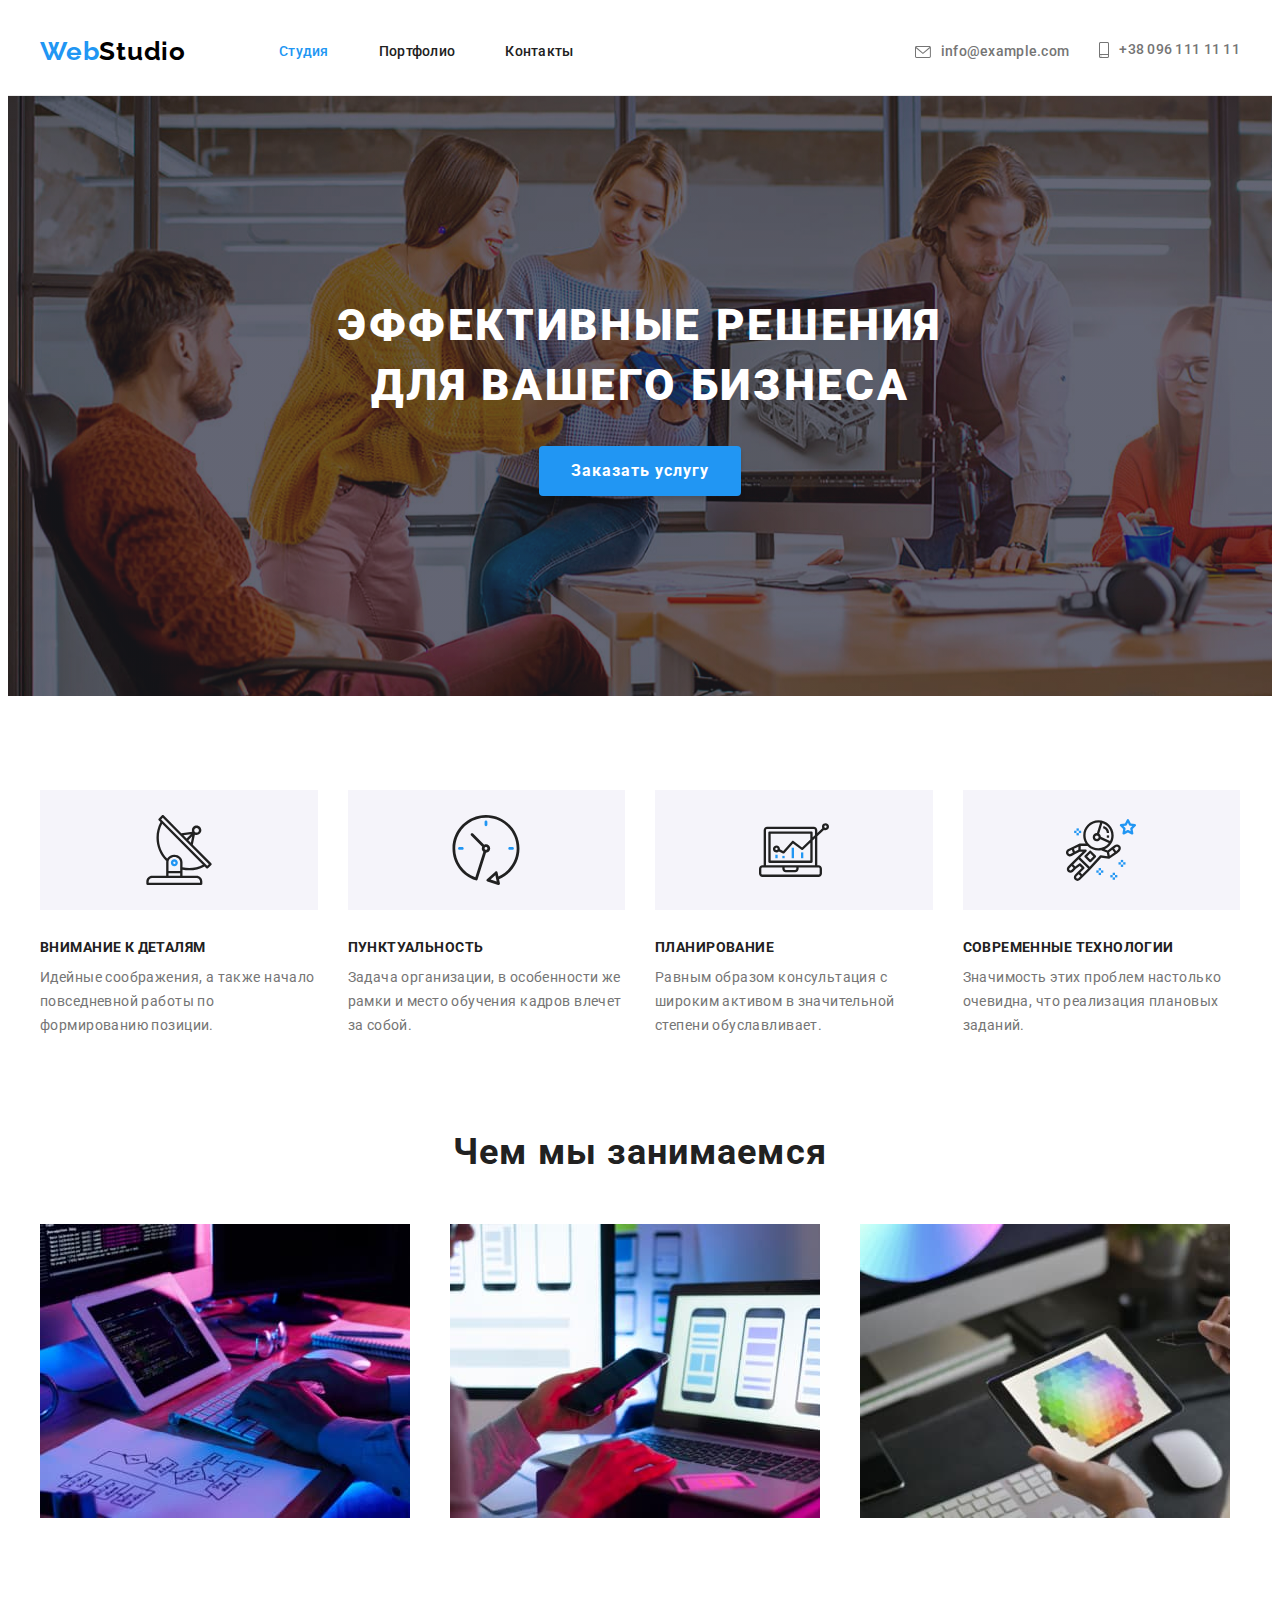
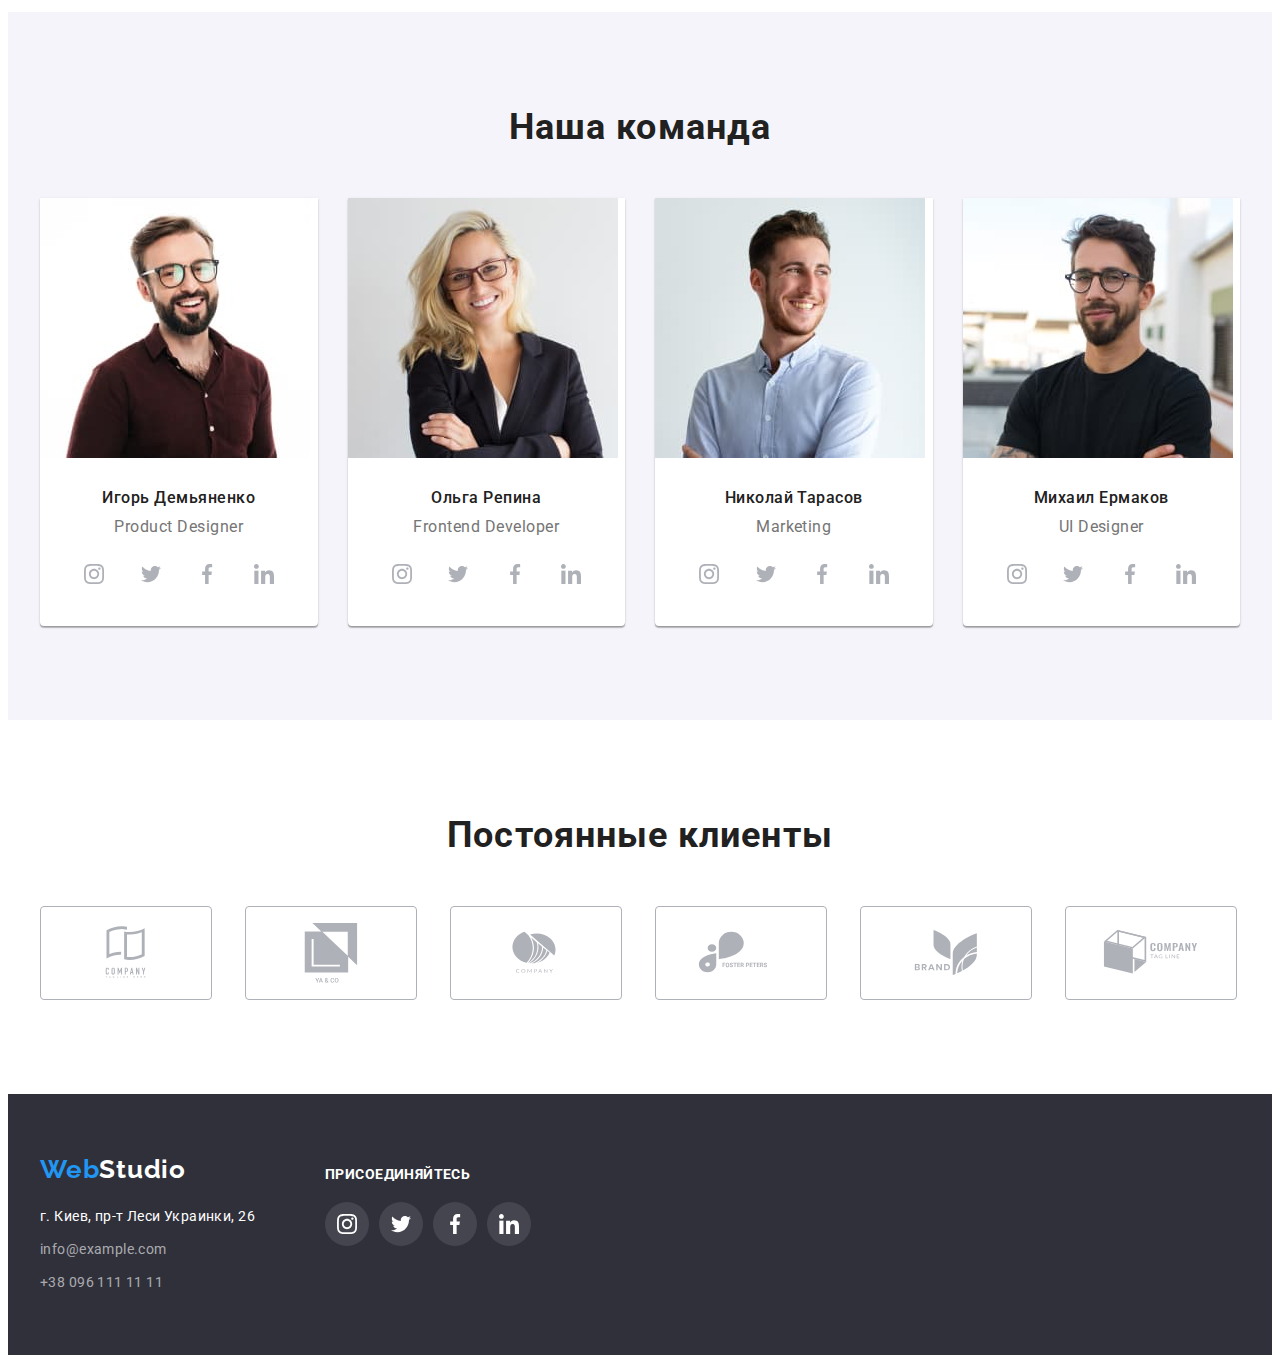
==== index.html @ a2d3fe77 "overlay" ====
<!DOCTYPE html>
<html lang="ru">
<head>
    <meta charset="UTF-8">
    <meta http-equiv="X-UA-Compatible" content="IE=edge">
    <meta name="viewport" content="width=device-width, initial-scale=1.0">
    <title>WebStudio</title>
    <link href="https://fonts.googleapis.com/css2?family=Raleway:wght@700&family=Roboto:wght@400;500;700;900&display=swap" rel="stylesheet">
    <link rel="stylesheet" href="https://cdnjs.cloudflare.com/ajax/libs/modern-normalize/1.1.0/modern-normalize.min.css" integrity="sha512-wpPYUAdjBVSE4KJnH1VR1HeZfpl1ub8YT/NKx4PuQ5NmX2tKuGu6U/JRp5y+Y8XG2tV+wKQpNHVUX03MfMFn9Q==" crossorigin="anonymous" referrerpolicy="no-referrer" />
    <link rel="stylesheet" href="./css/styles.css">
</head>
<body>
    <header class="header">
        <div class="container header-container">
            <nav class="navigation">
                <a href="/" class="logo link">Web<span class="logo-black-part">Studio</span></a>
                <ul class="menu list">
                   <li class="nav-list-item"><a href="./index.html" class="nav-link link current">Студия</a></li> 
                   <li class="nav-list-item"><a href="./portfolio.html" class="nav-link link">Портфолио</a></li>
                   <li class="nav-list-item"><a href="" class="nav-link link">Контакты</a></li>
                </ul>
            </nav>

            <ul class="header-contacts list">
                    <li class="header-contacts-item contacts-email">
                        <a href="mailto:info@example.com" class="contacts link">
                            <svg class="contacts-icon" width="16" height="12">
                                <use href="./img/symbol-defs.svg#icon-envelope"></use>
                            </svg>
                             info@example.com
                        </a>
                    </li>
                    <li class="header-contacts-item">
                        <a href="tel:+380961111111" class="contacts link">
                            <svg class="contacts-icon" width="10" height="16">
                                <use href="./img/symbol-defs.svg#icon-smartphone"></use>
                            </svg>
                            +38 096 111 11 11
                        </a>
                    </li>
            </ul>
        </div>
    </header>

    <main>
        <section class="hero">
            <div class="hero-container container">
                <h1 class="main-title">Эффективные решения<br>для вашего бизнеса</h1>
                <button type="button" class="hero-buttom" data-modal-open>Заказать услугу</button>
            </div>
            
        </section>

        <section class="feature section">
            <div class="feature-container container">
                <h2 class="feature-main-title visually-hidden">Наши преимущества</h2>
                <ul class="feature-container-item list">
                    <li class="feature-container-list">
                        <div class="feature-icon-container">
                            <svg class="feature-icon" width="70" height="70">
                                <use href="./img/symbol-defs.svg#icon-antenna"></use>
                            </svg>
                        </div>
                        <h3 class="feature-title">Внимание к деталям</h3>
                        <p class="feature-description">Идейные соображения, а также начало повседневной работы по формированию позиции.</p>
                    </li>
                    <li class="feature-container-list">
                        <div class="feature-icon-container">
                            <svg width="70" height="70">
                                <use href="./img/symbol-defs.svg#icon-clock"></use>
                            </svg>
                        </div>
                        <h3 class="feature-title">Пунктуальность</h3>
                        <p class="feature-description">Задача организации, в особенности же рамки и место обучения кадров влечет за собой.</p>
                    </li>
                    <li class="feature-container-list">
                        <div class="feature-icon-container">
                            <svg class="feature-icon" width="70" height="70">
                                <use href="./img/symbol-defs.svg#icon-diagram"></use>
                            </svg>
                        </div>
                        <h3 class="feature-title">Планирование</h3>
                        <p class="feature-description">Равным образом консультация с широким активом в значительной степени обуславливает.</p>
                    </li>
                    <li class="feature-container-list">
                        <div class="feature-icon-container">
                            <svg class="feature-icon" width="70" height="70">
                                <use href="./img/symbol-defs.svg#icon-astronaut"></use>
                            </svg>
                        </div>
                        <h3 class="feature-title">Современные технологии</h3>
                        <p class="feature-description">Значимость этих проблем настолько очевидна, что реализация плановых заданий.</p>
                    </li>
                </ul>
            </div>
        </section>
   
        <section class="direction section">
            <div class="direction-container container">
                <h2 class="direction-title">Чем мы занимаемся</h2>
                <ul class="direction-item list">
                    <li class="direction-item-list"><img src="./img/program.jpg" alt="Написание программ" width="370"></li>
                    <li class="direction-item-list"><img src="./img/moby.jpg" alt="Создание мобильных приложений" width="370"></li>
                    <li class="direction-item-list"><img src="./img/graph.jpg" alt="Графика" width="370"></li>
                </ul>
            </div>
            
        </section>

        <section class="team section">
            <div class="team-container container">
                <h2 class="team-title">Наша команда</h2>
                <ul class="list team-card-item">
                    <li class="team-card">
                        <img class="team-member-photo" src="./img/demyanenko.jpg" alt="Игорь Демьяненко" width="270">
                        <div class="team-member-wrapper">
                            <h3 class="team-member">Игорь Демьяненко</h3>
                            <p lang="en" class="member-job">Product Designer</p>
                            <ul class="social-list list">
                                <li class="social-list-item">
                                    <a class="social-list-link" href="">
                                        <svg class="social-list-icon" width="20" height="20">
                                            <use href="./img/symbol-defs.svg#icon-instagram"></use>
                                        </svg>      
                                    </a>
                                </li>
                                <li class="social-list-item">
                                    <a class="social-list-link" href="">
                                        <svg class="social-list-icon"  width="20" height="20">
                                            <use href="./img/symbol-defs.svg#icon-twitter"></use>
                                        </svg> 
                                    </a>
                                </li>
                                <li class="social-list-item">
                                    <a class="social-list-link" href="">
                                        <svg class="social-list-icon" width="20" height="20">
                                            <use href="./img/symbol-defs.svg#icon-facebook"></use>
                                        </svg> 
                                    </a>
                                </li>
                                <li class="social-list-item">
                                    <a class="social-list-link" href="">
                                        <svg class="social-list-icon" width="20" height="20">
                                            <use href="./img/symbol-defs.svg#icon-linkedin"></use>
                                        </svg> 
                                    </a>
                                </li>
                            </ul>
                            
                        </div>
                    </li>
                    <li class="team-card">
                        <img class="team-member-photo" src="./img/repina.jpg" alt="Ольга Репина" width="270">
                        <div class="team-member-wrapper">
                            <h3 class="team-member">Ольга Репина</h3>
                            <p lang="en" class="member-job">Frontend Developer</p>
                            <ul class="social-list list">
                                <li class="social-list-item">
                                    <a class="social-list-link" href="">
                                        <svg class="social-list-icon" width="20" height="20">
                                            <use href="./img/symbol-defs.svg#icon-instagram"></use>
                                        </svg>      
                                    </a>
                                </li>
                                <li class="social-list-item">
                                    <a class="social-list-link" href="">
                                        <svg class="social-list-icon"  width="20" height="20">
                                            <use href="./img/symbol-defs.svg#icon-twitter"></use>
                                        </svg> 
                                    </a>
                                </li>
                                <li class="social-list-item">
                                    <a class="social-list-link" href="">
                                        <svg class="social-list-icon" width="20" height="20">
                                            <use href="./img/symbol-defs.svg#icon-facebook"></use>
                                        </svg> 
                                    </a>
                                </li>
                                <li class="social-list-item">
                                    <a class="social-list-link" href="">
                                        <svg class="social-list-icon" width="20" height="20">
                                            <use href="./img/symbol-defs.svg#icon-linkedin"></use>
                                        </svg> 
                                    </a>
                                </li>
                            </ul>
                        </div>
                     
                    </li>  
                    <li class="team-card">                 
                        <img class="team-member-photo" src="./img/tarasov.jpg" alt="Николай Тарасов" width="270">
                        <div class="team-member-wrapper">
                            <h3 class="team-member">Николай Тарасов</h3>
                            <p lang="en" class="member-job">Marketing</p>
                            <ul class="social-list list">
                                <li class="social-list-item">
                                    <a class="social-list-link" href="">
                                        <svg class="social-list-icon" width="20" height="20">
                                            <use href="./img/symbol-defs.svg#icon-instagram"></use>
                                        </svg>      
                                    </a>
                                </li>
                                <li class="social-list-item">
                                    <a class="social-list-link" href="">
                                        <svg class="social-list-icon"  width="20" height="20">
                                            <use href="./img/symbol-defs.svg#icon-twitter"></use>
                                        </svg> 
                                    </a>
                                </li>
                                <li class="social-list-item">
                                    <a class="social-list-link" href="">
                                        <svg class="social-list-icon" width="20" height="20">
                                            <use href="./img/symbol-defs.svg#icon-facebook"></use>
                                        </svg> 
                                    </a>
                                </li>
                                <li class="social-list-item">
                                    <a class="social-list-link" href="">
                                        <svg class="social-list-icon" width="20" height="20">
                                            <use href="./img/symbol-defs.svg#icon-linkedin"></use>
                                        </svg> 
                                    </a>
                                </li>
                            </ul>
                        </div>
                        
                    </li>
                    <li class="team-card">
                        <img class="team-member-photo" src="./img/yermakov.jpg" alt="Михаил Ермаков" width="270">
                        <div class="team-member-wrapper">
                            <h3 class="team-member">Михаил Ермаков</h3>
                            <p lang="en" class="member-job">UI Designer</p>
                            <ul class="social-list list">
                                <li class="social-list-item">
                                    <a class="social-list-link" href="">
                                        <svg class="social-list-icon" width="20" height="20">
                                            <use href="./img/symbol-defs.svg#icon-instagram"></use>
                                        </svg>      
                                    </a>
                                </li>
                                <li class="social-list-item">
                                    <a class="social-list-link" href="">
                                        <svg class="social-list-icon"  width="20" height="20">
                                            <use href="./img/symbol-defs.svg#icon-twitter"></use>
                                        </svg> 
                                    </a>
                                </li>
                                <li class="social-list-item">
                                    <a class="social-list-link" href="">
                                        <svg class="social-list-icon" width="20" height="20">
                                            <use href="./img/symbol-defs.svg#icon-facebook"></use>
                                        </svg> 
                                    </a>
                                </li>
                                <li class="social-list-item">
                                    <a class="social-list-link" href="">
                                        <svg class="social-list-icon" width="20" height="20">
                                            <use href="./img/symbol-defs.svg#icon-linkedin"></use>
                                        </svg> 
                                    </a>
                                </li>
                            </ul>
                        </div>
                        
                    </li>
                </ul>
            </div> 
        </section>

        <section class="clients-section section">
            <div class="clients-container container">
                <h2 class="clients-section-title">Постоянные клиенты</h2>
                <ul class="list clients-list">
                    <li class="clients-list-item">
                        <a href="" class="clients-link">
                            <svg class="clients-logo-icon" width="106" height="60">
                                <use href="./img/symbol-defs.svg#icon-logo"></use>
                            </svg>
                        </a>
                    </li>
                    <li class="clients-list-item">
                        <a href="" class="clients-link">
                            <svg class="clients-logo-icon" width="106" height="60">
                                <use href="./img/symbol-defs.svg#icon-group"></use>
                            </svg>
                        </a>
                    </li>
                    <li class="clients-list-item">
                        <a href="" class="clients-link">
                            <svg class="clients-logo-icon" width="106" height="60">
                                <use href="./img/symbol-defs.svg#icon-logo1"></use>
                            </svg>
                        </a>
                    </li>
                    <li class="clients-list-item">
                        <a href="" class="clients-link">
                            <svg class="clients-logo-icon" width="106" height="60">
                                <use href="./img/symbol-defs.svg#icon-logo2"></use>
                            </svg>
                        </a>
                    </li>
                    <li class="clients-list-item">
                        <a href="" class="clients-link">
                            <svg class="clients-logo-icon" width="106" height="60">
                                <use href="./img/symbol-defs.svg#icon-logo3"></use>
                            </svg>
                        </a>
                    </li>
                    <li class="clients-list-item">
                        <a href="" class="clients-link">
                            <svg class="clients-logo-icon" width="106" height="60">
                                <use href="./img/symbol-defs.svg#icon-logo4"></use>
                            </svg>
                        </a>
                    </li>
                </ul>
            </div>
        </section>

    </main>

    <footer class="footer">
        <div class="footer-container container">
            <div class="footer-container-address">
                <a class="footer-logo link logo" href="./index.html">Web<span class="logo-white-part">Studio</span></a>
                <address>
                    <ul class="list">
                        <li class="footer-contacts-item"><a href="/" target="_blank" class="footer-address link">г. Киев, пр-т Леси Украинки, 26</a></li>
                        <li class="footer-contacts-item"><a href="mailto:info@example.com" class="footer-email link">info@example.com</a></li>
                        <li class="footer-contacts-item"><a href="tel:+380961111111" class="footer-phone link">+38 096 111 11 11</a></li>
                    </ul>
                </address>
            </div>

            <div class="footer-container-social">
                <h3 class="footer-social-title">присоединяйтесь</h3>
                <ul class="social-list list">
                        <li class="footer-social-list-item">
                            <a class="footer-social-list-link" href="">
                                <svg class="footer-social-list-icon" width="20" height="20">
                                    <use href="./img/symbol-defs.svg#icon-instagram"></use>
                                </svg>      
                            </a>
                        </li>
                        <li class="footer-social-list-item">
                            <a class="footer-social-list-link" href="">
                                <svg class="footer-social-list-icon"  width="20" height="20">
                                    <use href="./img/symbol-defs.svg#icon-twitter"></use>
                                </svg> 
                            </a>
                        </li>
                        <li class="footer-social-list-item">
                            <a class="footer-social-list-link" href="">
                                <svg class="footer-social-list-icon" width="20" height="20">
                                    <use href="./img/symbol-defs.svg#icon-facebook"></use>
                                </svg> 
                            </a>
                        </li>
                        <li class="footer-social-list-item">
                            <a class="footer-social-list-link" href="">
                                <svg class="footer-social-list-icon" width="20" height="20">
                                    <use href="./img/symbol-defs.svg#icon-linkedin"></use>
                                </svg> 
                            </a>
                        </li>
                </ul>
            </div>
         </div>
   </footer>

   <div class="backdrop is-hidden" data-modal>
       <div class="modal">
           <button type="button" class="modal-close-btn" data-modal-close>
                <svg class="c" height="18" width="18">
                   <use href=".img/symbol-defs.svg#close-icon"></use>
                </svg>
           </button>
       </div>
    </div>
<script src="./js/modal.js"></script>
</body>
</html>
---- css/styles.css ----
:root {
    --primary-text-color: #757575;
    --title-text-color:#212121;
    --accent-color:#2196F3;
    --primary-white-color:#FFFFFF;
    --logo-black-color:#000000;
    --hero-background-color:#2F303A;
    --hero-btm-focus:#188CE8;
    --team-background-color:#F5F4FA;
    --footer-email-phone: rgba(255, 255, 255, 0.6);
    }

body {
    background-color: var(--primary-white-color);
    color:var(--primary-text-color) ;
    font-family: Roboto, sans-serif;
    font-style: normal;
    font-weight: 400;
}

h1, h2, h3, h4, h5, h6{
    margin-top: 0;
    margin-bottom: 0;
}

ul, ol, p{
    margin-top: 0;
    margin-bottom: 0;
    padding-left: 0;
}

img {
    display: block;
    max-width: 100%;
    height: auto;
}

.list {
    list-style: none;
}

.link {
    text-decoration: none;
}

/* ------START NAVIGATION------ */

.container {
    width: 1200px;
    padding-left: 15px;
    padding-right: 15px;
    margin-left: auto;
    margin-right: auto;
}
.section{
    padding-top: 94px;
    padding-bottom: 94px;
}

.header{
    padding-top: 24px;
    padding-bottom: 25px;
    border-bottom: 1px solid #ECECEC;
}

.header-container{
    display: flex;
    align-items: center;
    justify-content: space-between;
}

.navigation{
    display: flex;
    align-items: center;
}

.menu{
    display: flex;
    align-items: center;
}

.logo {
    color: var(--accent-color);
    font-family: Raleway;
    font-weight: bold;
    font-size: 26px;
    line-height: 1.19;
    letter-spacing: 0.03em;
    margin-right: 93px;
}

.logo-black-part {
    color: var(--logo-black-color);
}

.logo-white-part{
    color: var(--primary-white-color)
}

.nav-link{
    color: var(--title-text-color);
    font-weight: 500;
    font-size: 14px;
    line-height: 1.14;
    letter-spacing: 0.02em;
    padding-top: 10px;
    padding-bottom: 10px;
    transition: color 250ms cubic-bezier(0.4, 0, 0.2, 1);
}

.nav-link:hover, .nav-link:focus {
    color: var(--accent-color);
}

.nav-list-item:not(:last-child) {
    margin-right: 50px;
}

.current {
    color: var(--accent-color);
}

.header-contacts{
    display: flex;
    align-items: baseline;
}

.contacts {
    display: flex;
    align-items: center;
    font-weight: 500;
    font-size: 14px;
    line-height: 1.14;
    letter-spacing: 0.02em;
    color: var(--primary-text-color);
    padding-top: 10px;
    padding-bottom: 10px;
    transition: color 250ms cubic-bezier(0.4, 0, 0.2, 1);
}

.contacts-icon {
    fill: currentColor;
    margin-right: 10px;
}

.contacts:hover,
.contacts:focus {
    color: var(--accent-color);
}

.contacts-email{
    margin-right: 30px;
}

/* ------END NAVIGATION------ */

/* ------START HERO------ */

.hero-container{
    display: flex;
    flex-direction: column;
    align-items: center;
}

.hero {
    background-image: linear-gradient(
        rgba(47, 48, 58, 0.4),
        rgba(47, 48, 58, 0.4)
    ),
     url("../img/background.jpg");
    background-repeat: no-repeat;
    background-size: cover;
    background-color: #C4C4C4;
    padding: 200px 0;
    max-width: 1600px;
    margin: 0 auto;
}

.main-title {
    font-weight: 900;
    font-size: 44px;
    line-height: 1.36;
    letter-spacing: 0.06em;
    text-transform: uppercase;
    color: var(--primary-white-color);
    text-align: center;
    margin-bottom: 30px;
}

.hero-buttom {
    font-family: inherit;
    font-weight: bold;
    font-size: 16px;
    line-height: 1.88;
    letter-spacing: 0.06em;
    color: var(--primary-white-color);
    background-color: var(--accent-color);
    cursor: pointer;
    padding-left: 32px;
    padding-right: 32px;
    padding-top: 10px;
    padding-bottom: 10px;
    /* border: 1px solid var(); */
    box-shadow: 0px 4px 4px rgba(0, 0, 0, 0.15);
    border-radius: 4px;
    border: none;
    transition: background-color 250ms cubic-bezier(0.4, 0, 0.2, 1);
}

.hero-buttom:hover, .hero-buttom:focus{
    background-color: var(--hero-btm-focus);
}
/* ------END HERO------ */

/* ------START FEATURE------ */

.visually-hidden{
    position: fixed;
    transform: scale(0);
}

.feature-container-item{
    display: flex;
    flex-wrap: wrap;
    margin-left: -30px;
    margin-top: -30px;
}

.feature-title {
    font-weight: bold;
    font-size: 14px;
    line-height: 1.14;
    letter-spacing: 0.03em;
    text-transform: uppercase;
    color: var(--title-text-color);
    margin-bottom: 10px;
}

.feature-description {
    font-size: 14px;
    line-height: 1.71;
    letter-spacing: 0.03em;
}

.feature-container-list{
    flex-basis: calc((100% - 120px) / 4);
    margin-left: 30px;
    margin-top: 30px;
}
.feature-icon-container{
    background-color:var(--team-background-color);
    margin-bottom: 30px;
    height: 120px;
    display: flex;
    justify-content: center;
    align-items: center;
}

/* ------END FEATURE------ */

/* ------START direction------ */
.direction-item{
    display: flex;
    flex-wrap: wrap;
    margin-left: -30px;
    margin-top: -30px;
}

.direction-item-list{
    margin-left: 30px;
    margin-top: 30px;
    flex-basis: calc((100% - 90px) / 3);
}

.direction {
    padding-top: 0px;
}
/* ------END direction------ */

/* ------START TEAM------ */
.team{
    background-color:var(--team-background-color);
}

.team-title{
    margin-bottom: 50px;
    text-align: center;
}

.team-card-item{
    display: flex;
    flex-wrap: wrap;
    margin-left: -30px;
    margin-top: -30px;
}

.team-card{
    background-color: var(--primary-white-color);
    box-shadow: 0px 1px 3px rgba(0, 0, 0, 0.12), 0px 1px 1px rgba(0, 0, 0, 0.14), 0px 2px 1px rgba(0, 0, 0, 0.2);
    border-radius: 0px 0px 4px 4px;
    flex-basis: calc((100% - 120px) / 4);
    margin-left: 30px;
    margin-top: 30px;
}

.direction-title, .team-title, .feature-main-title, .portfolio-title, .clients-section-title {
    font-weight: bold;
    font-size: 36px;
    line-height: 1.17;
    letter-spacing: 0.03em;
    color: var(--title-text-color);
    text-align: center;
    margin-bottom: 50px;
}

.team-member {
    font-weight: 500;
    font-size: 16px;
    line-height: 1.19;
    letter-spacing: 0.03em;
    color: var(--title-text-color);
    margin-bottom: 10px;
    text-align: center;
}

.member-job{
    font-size: 16px;
    line-height: 1.19;
    letter-spacing: 0.03em;
    text-align: center;
    margin-bottom: 16px;
}

.team-member-wrapper{
    padding-top: 30px;
    padding-bottom: 30px;
}

.social-list {
    display: flex;
    justify-content: space-between;
}

.team-member-wrapper{
    padding-left: 32px;
    padding-right: 32px;
    padding-bottom: 30px;
}

.social-list-icon {
  fill: #AFB1B8;
  transition: fill 250ms cubic-bezier(0.4, 0, 0.2, 1);
}

.social-list-link{
    width: 44px;
    height: 44px;
    background-color: var(--primary-white-color);
    border-radius: 50%;
    display: flex;
    justify-content: center;
    align-items: center;
    transition: background-color 250ms cubic-bezier(0.4, 0, 0.2, 1);
}

.social-list-link:hover .social-list-icon,
.social-list-link:focus .social-list-icon {
    fill: var(--primary-white-color);
}

.social-list-link:hover,
.social-list-link:focus {
    background-color: var(--accent-color);
}

/* ------END TEAM------ */

/* ------START Clients Section------ */

.clients-list{
    display: flex;
    flex-wrap: wrap;
    margin-left: -30px;
    margin-top: -30px;
}

.clients-list-item{
    margin-left: 30px;
    margin-top: 30px;
    flex-basis: calc((100% - 180px) / 6); 
}

.clients-logo-icon {
    fill: #AFB1B8;
    transition: fill 250ms cubic-bezier(0.4, 0, 0.2, 1);
}

.clients-link{
border: 1px solid #AFB1B8;
border-radius: 4px;
display: flex;
justify-content: center;
align-items: center;
width: 170px;
height: 92px;
transition: border 250ms cubic-bezier(0.4, 0, 0.2, 1);
}

.clients-link:hover,
.clients-link:focus{
    border: 1px solid #2196F3;
}

.clients-link:hover .clients-logo-icon,
.clients-link:focus .clients-logo-icon{
    fill: #2196F3;
}

/* ------END Clients Section------ */


/* ------START FOOTER------ */
.footer{
    background-color: var(--hero-background-color);
    padding: 60px 0;
}
    
.footer-address{
    font-size: 14px;
    line-height: 1.71;
    letter-spacing: 0.03em;
    color: var(--primary-white-color);
    font-style: normal;
    transition: color 250ms cubic-bezier(0.4, 0, 0.2, 1);
   }

.footer-email, .footer-phone {
    font-style: normal;
    font-size: 14px;
    line-height: 1.71;
    letter-spacing: 0.03em;
    color: var(--footer-email-phone);
    transition: color 250ms cubic-bezier(0.4, 0, 0.2, 1);
}

.footer-email:hover, .footer-email:focus, .footer-phone:hover, .footer-phone:focus, .footer-address:hover, .footer-address:focus {
    color: var(--accent-color);    
}

.footer-container{
    display: flex; 
}

.footer-container-address{
    display: flex; 
    flex-direction: column;  
    margin-right: 70px;
}

.footer-logo{
    margin-bottom: 20px;
    margin-right: 0px;
}

.footer-contacts-item:not(:last-child){
    margin-bottom: 9px;
}

.footer-social-title{
    font-family: Roboto;
    font-style: normal;
    font-weight: bold;
    font-size: 14px;
    line-height: 16px;
    letter-spacing: 0.03em;
    text-transform: uppercase;
    color: var(--primary-white-color);
    margin-bottom: 20px;
}

.footer-container-social{
    display: flex;
    flex-direction: column;
    padding-top: 12px;
}

.footer-social-list-link{
    width: 44px;
    height: 44px;
    background: rgba(255, 255, 255, 0.1);;
    border-radius: 50%;
    display: flex;
    justify-content: center;
    align-items: center;
    transition: background-color 250ms cubic-bezier(0.4, 0, 0.2, 1);
}

.footer-social-list-icon {
    fill: var(--primary-white-color);
    transition: fill 250ms cubic-bezier(0.4, 0, 0.2, 1);
}

.footer-social-list-item:not(:last-child){
    margin-right: 10px;
}

.footer-social-list-link:hover .social-list-icon,
.footer-social-list-link:focus .social-list-icon {
    fill: var(--primary-white-color);
}

.footer-social-list-link:hover,
.footer-social-list-link:focus {
    background-color: var(--accent-color);
}

/* ------END FOOTER------ */

/* ------START PORTFOLIO------ */

.portfolio-button-list{
    display: flex;
    margin-bottom: 50px;
   justify-content: center;

}
.portfolio-button {
    font-family: inherit;
    font-weight: 500;
    font-size: 16px;
    line-height: 1.63;
    letter-spacing: 0.03em;
    color: var(--title-text-color);
    background-color: var(--team-background-color);
    cursor: pointer;
    padding-left: 22px;
    padding-right: 22px;
    padding-top: 6px;
    padding-bottom: 6px;
    border-radius: 4px;
    border: none;
    transition: color 250ms cubic-bezier(0.4, 0, 0.2, 1), background-color 250ms cubic-bezier(0.4, 0, 0.2, 1), box-shadow 250ms cubic-bezier(0.4, 0, 0.2, 1);
}

.portfolio-button-item:not(:last-child){
    margin-right:8px;
}

.portfolio-button:hover, .portfolio-button:focus {
    background-color: var(--accent-color);
    color: var(--primary-white-color);
    box-shadow: 0px 3px 1px rgba(0, 0, 0, 0.1), 0px 1px 2px rgba(0, 0, 0, 0.08), 0px 2px 2px rgba(0, 0, 0, 0.12);
}

.portfolio-cards-list{
    background-color: var(--primary-white-color);
    display: flex;
    flex-wrap: wrap;
    margin-top: -30px;  
    margin-left: -30px;
}

.portfolio-cards-item{
    flex-basis: calc((100% - 90px) / 3);
    margin-left: 30px;
    margin-top: 30px;
    transition: box-shadow 250ms cubic-bezier(0.4, 0, 0.2, 1)
}

.portfolio-cards-item:hover,
.portfolio-cards-item:focus{
    box-shadow: 0px 3px 1px rgba(0, 0, 0, 0.1), 0px 1px 2px rgba(0, 0, 0, 0.08), 0px 2px 2px rgba(0, 0, 0, 0.12);
}

.portfolio-container-cards-name{
    padding-top: 20px;
    padding-bottom: 20px;
    padding-left: 24px;
    padding-right: 24px;
    border-bottom: 1px solid #EEEEEE;
    border-left: 1px solid #EEEEEE;
    border-right: 1px solid #EEEEEE;
}

.project-name {
    font-weight: bold;
    font-size: 18px;
    line-height: 2;
    letter-spacing: 0.06em;
    color:var(--title-text-color);
    margin-bottom: 4px;
}

.project-type{
    font-size: 16px;
    line-height: 1.88;
    letter-spacing: 0.03em;
    color: var(--primary-text-color);
}
/* ------END PORTFOLIO------ */

.backdrop{
    position: fixed;
    top: 0;
    left: 0;
    width: 100%;
    height: 100%;
    background-color: rgba(0, 0, 0, 0.2);
    transition: opacity 250ms cubic-bezier(0.4, 0, 0.2, 1), visibility 250ms cubic-bezier(0.4, 0, 0.2, 1);
}

.backdrop.is-hidden{
    opacity: 0;
    visibility: hidden;
    pointer-events: none;
}

.modal{ 
    width: 528px;
    height: 581px;
    background-color: var(--primary-white-color);
    position: absolute;
    top: 50%;
    left: 50%;
    transform: translate(-50%, -50%);
}

.modal-close-btn{
    position: absolute;
    top: 8px;
    right: 8px;
    width: 30px;
    height: 30px;
    background-color: var(--primary-white-color);
    border: 1px solid rgba(0, 0, 0, 0.1);
    border-radius: 50%;
    box-sizing: border-box;
    padding: 0;
    display: flex;
    justify-content: center;
    align-self: center;
    cursor: pointer;
}

.overlay{
    position: absolute;
    top: 0;
    left: 0;
    width: 100%;
    
    background-color: rgba(33, 150, 243, 0.9);
    color: var(--primary-white-color);
    padding: 63 24 63 24;
    font-family: 'Roboto';
    font-size: 18px;
    font-weight: 400;
}
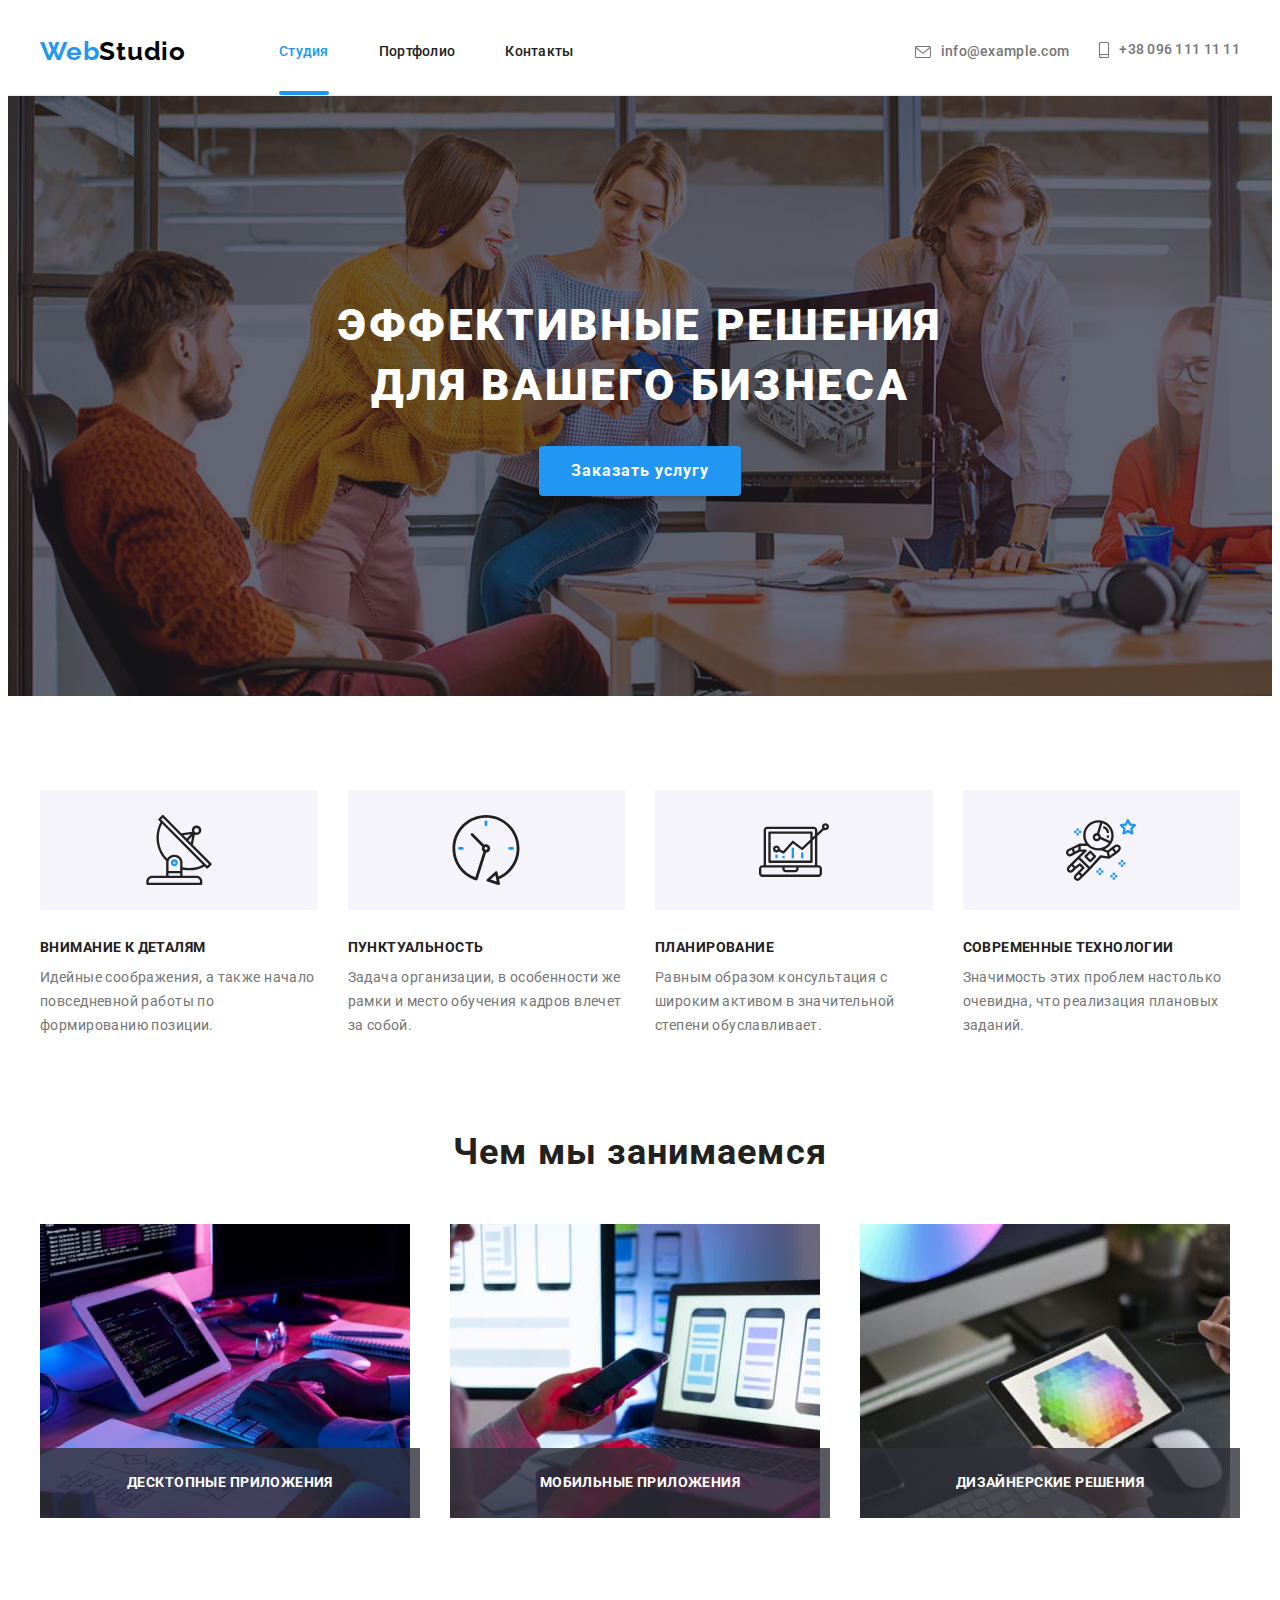
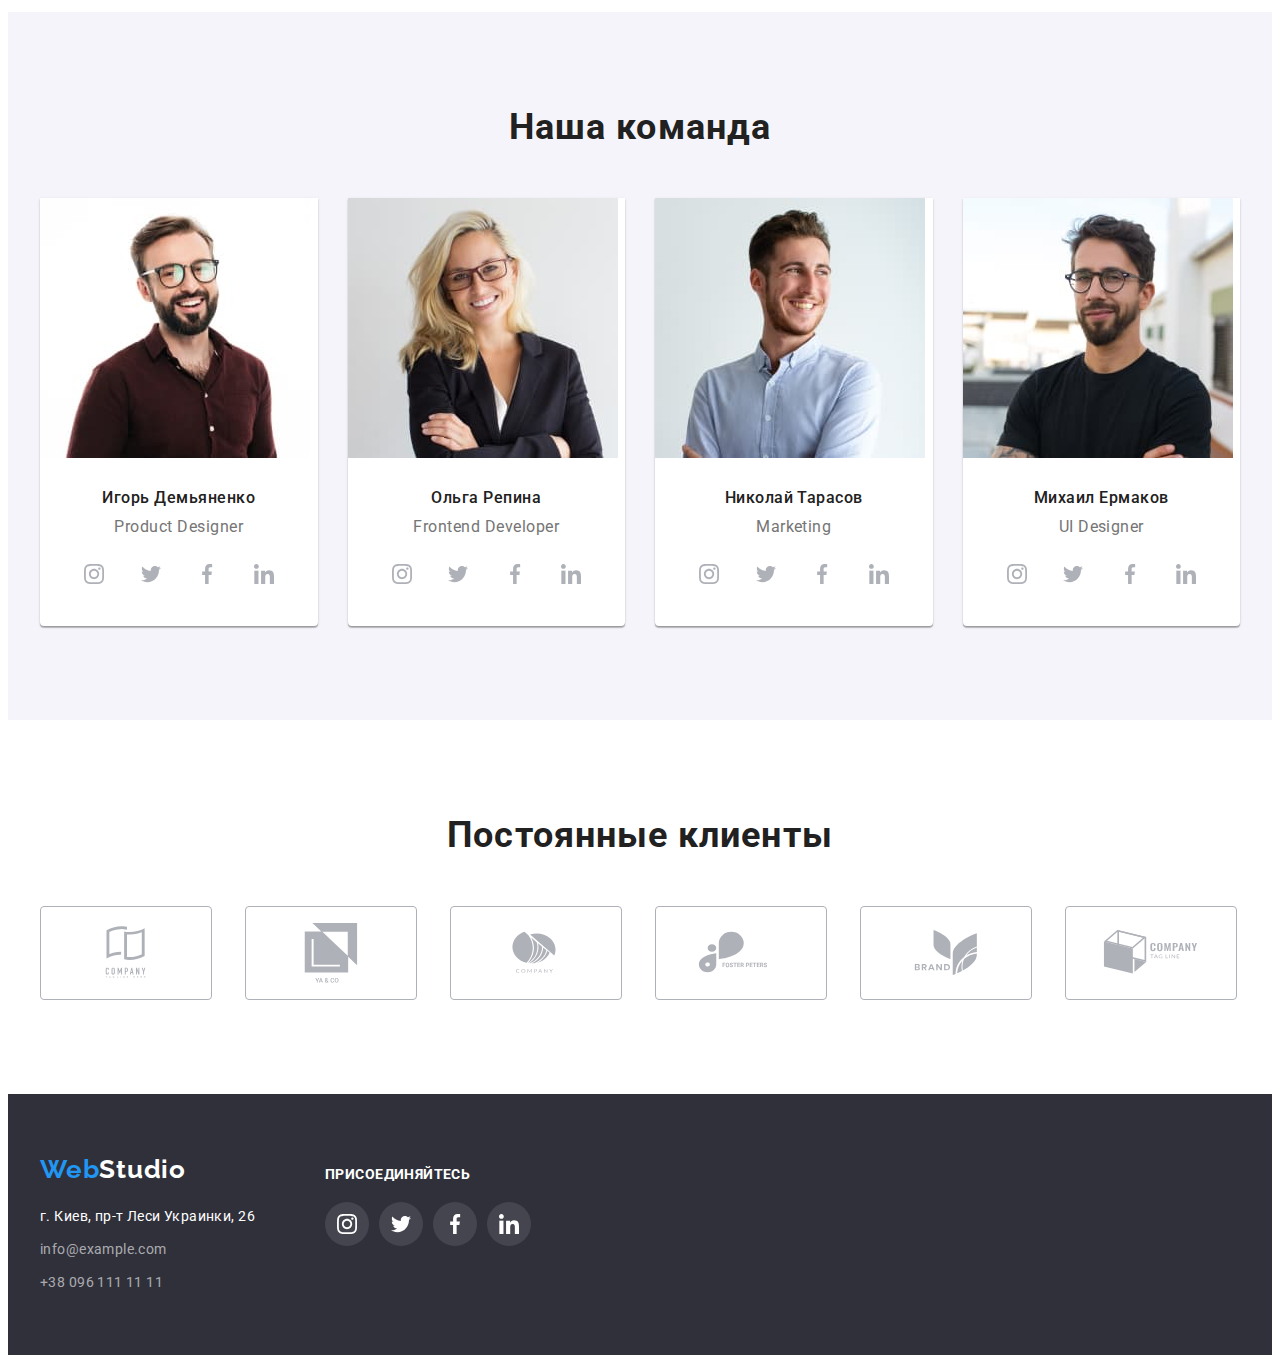
==== commit af1d000f: "homework" ====
--- a/index.html
+++ b/index.html
@@ -99,9 +99,18 @@
             <div class="direction-container container">
                 <h2 class="direction-title">Чем мы занимаемся</h2>
                 <ul class="direction-item list">
-                    <li class="direction-item-list"><img src="./img/program.jpg" alt="Написание программ" width="370"></li>
-                    <li class="direction-item-list"><img src="./img/moby.jpg" alt="Создание мобильных приложений" width="370"></li>
-                    <li class="direction-item-list"><img src="./img/graph.jpg" alt="Графика" width="370"></li>
+                    <li class="direction-item-list">
+                        <img src="./img/program.jpg" alt="Десктопные приложения" width="370">
+                        <p class="direction-item-list-name">Десктопные приложения</p>
+                    </li>
+                    <li class="direction-item-list">
+                        <img src="./img/moby.jpg" alt="Мобильные приложения" width="370">
+                        <p class="direction-item-list-name">Мобильные приложения</p>
+                    </li>
+                    <li class="direction-item-list">
+                        <img src="./img/graph.jpg" alt="Дизайнерские решения" width="370">
+                        <p class="direction-item-list-name">Дизайнерские решения</p>
+                    </li>
                 </ul>
             </div>
             
@@ -371,8 +380,8 @@
    <div class="backdrop is-hidden" data-modal>
        <div class="modal">
            <button type="button" class="modal-close-btn" data-modal-close>
-                <svg class="c" height="18" width="18">
-                   <use href=".img/symbol-defs.svg#close-icon"></use>
+                <svg class="backdrop-close-icon" height="18" width="18">
+                   <use href=".img/symbol-defs.svg#icon-close"></use>
                 </svg>
            </button>
        </div>
--- a/css/styles.css
+++ b/css/styles.css
@@ -103,9 +103,10 @@
     font-size: 14px;
     line-height: 1.14;
     letter-spacing: 0.02em;
-    padding-top: 10px;
-    padding-bottom: 10px;
+    padding-top: 32px;
+    padding-bottom: 32px;
     transition: color 250ms cubic-bezier(0.4, 0, 0.2, 1);
+    position: relative;
 }
 
 .nav-link:hover, .nav-link:focus {
@@ -116,8 +117,19 @@
     margin-right: 50px;
 }
 
-.current {
+.current{
     color: var(--accent-color);
+}
+
+.current::after {
+    content: "";
+    background: var(--accent-color);
+    border-radius: 2px;
+    height: 4px;
+    width: 100%;
+    position: absolute;
+    left: 0;
+    bottom: -4px;
 }
 
 .header-contacts{
@@ -270,10 +282,29 @@
     margin-left: 30px;
     margin-top: 30px;
     flex-basis: calc((100% - 90px) / 3);
+    position: relative;
 }
 
 .direction {
     padding-top: 0px;
+}
+
+.direction-item-list-name{
+    position: absolute;
+    background-color: rgba(47, 48, 58, 0.8);
+    font-family: 'Roboto';
+    font-weight: 700;
+    font-size: 14px;
+    line-height: 1.14;
+    text-align: center;
+    letter-spacing: 0.03em;
+    text-transform: uppercase;
+    color: var(--primary-white-color);
+    padding-top: 27px;
+    padding-bottom: 27px;
+    width: 100%;
+    bottom: 0%;
+    left: 0%;
 }
 /* ------END direction------ */
 
@@ -642,17 +673,32 @@
     cursor: pointer;
 }
 
+.portfolio-cards-img-container{
+    position: relative;
+    overflow: hidden;
+}
+
 .overlay{
     position: absolute;
     top: 0;
     left: 0;
     width: 100%;
-    
+    height: 100%;    
     background-color: rgba(33, 150, 243, 0.9);
     color: var(--primary-white-color);
-    padding: 63 24 63 24;
-    font-family: 'Roboto';
+    padding: 63px 24px;
+    font-family: Roboto;
     font-size: 18px;
     font-weight: 400;
-}
-
+    line-height: 1.56;
+    letter-spacing: 0.03em;
+    overflow: auto;
+    transform: translateY(100%);
+    transition: transform 250ms cubic-bezier(0.4, 0, 0.2, 1);
+}
+
+.portfolio-cards-item-link:hover .overlay,
+.portfolio-cards-item-link:focus .overlay {
+    transform: translateY(0%);
+} 
+
